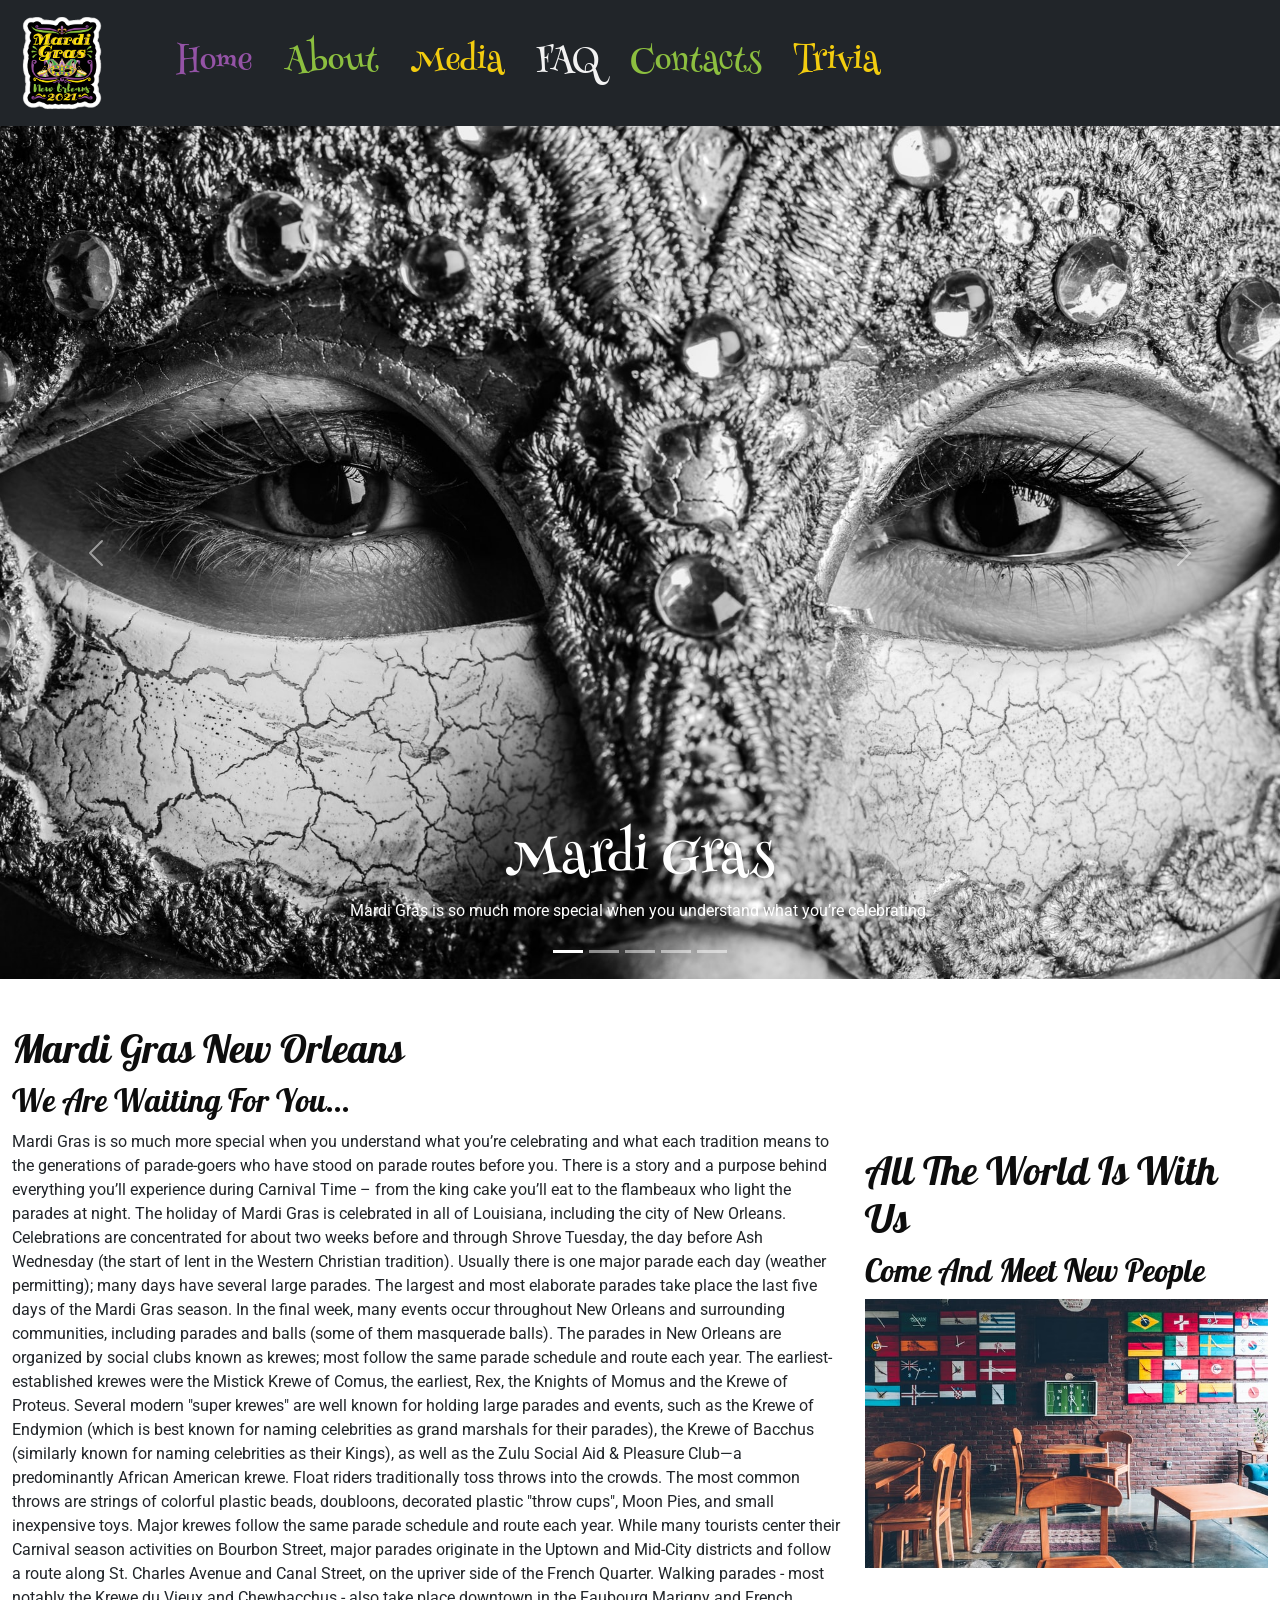
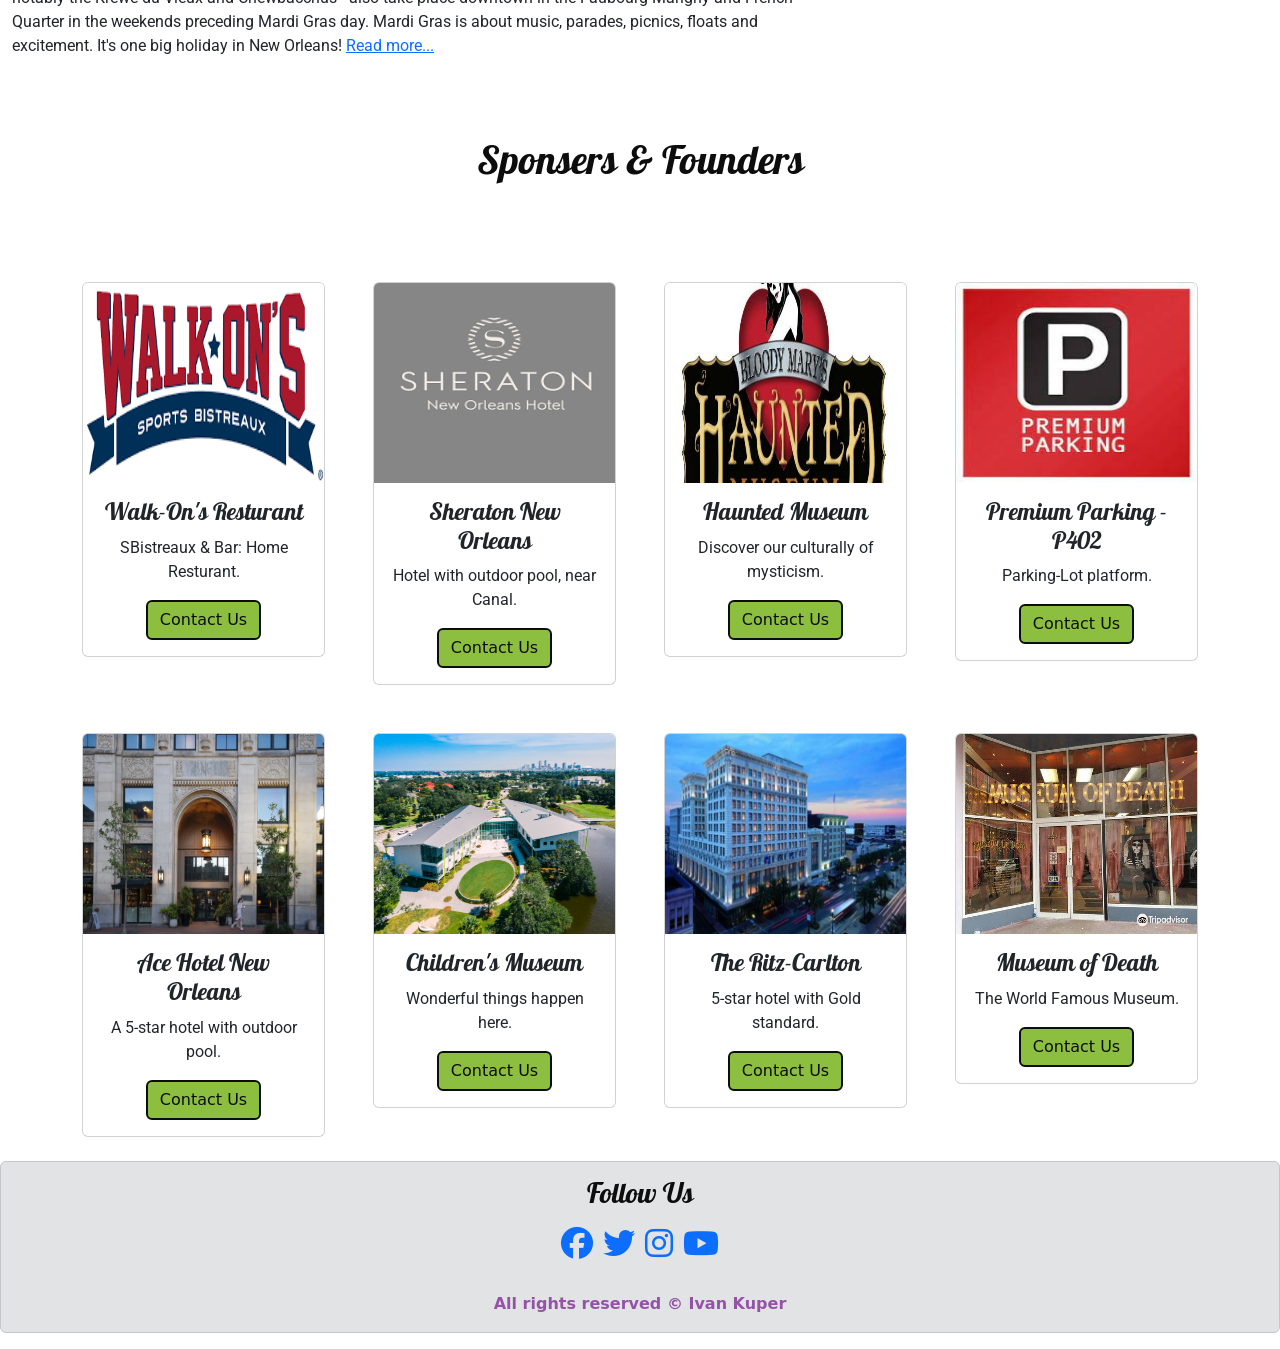
==== Mardi Grass Ivan Kupershtein/home.html @ b8375d21 "Add files via upload" ====
<!DOCTYPE html>
<html lang="en">

<head>
    <meta charset="UTF-8">
    <meta http-equiv="X-UA-Compatible" content="IE=edge">
    <meta name="viewport" content="width=device-width, initial-scale=1.0">
    <link rel="stylesheet" href="https://cdnjs.cloudflare.com/ajax/libs/font-awesome/6.1.1/css/all.min.css"
        integrity="sha512-KfkfwYDsLkIlwQp6LFnl8zNdLGxu9YAA1QvwINks4PhcElQSvqcyVLLD9aMhXd13uQjoXtEKNosOWaZqXgel0g=="
        crossorigin="anonymous" referrerpolicy="no-referrer" />

    <link rel="preconnect" href="https://fonts.googleapis.com">
    <link rel="preconnect" href="https://fonts.gstatic.com" crossorigin>
    <link href="https://fonts.googleapis.com/css2?family=Henny+Penny&display=swap" rel="stylesheet">
    <title>Home</title>
    <link rel="preconnect" href="https://fonts.googleapis.com">
    <link rel="preconnect" href="https://fonts.gstatic.com" crossorigin>
    <link href="https://fonts.googleapis.com/css2?family=Roboto:wght@100&display=swap" rel="stylesheet">
    <link href="https://cdn.jsdelivr.net/npm/bootstrap@5.1.3/dist/css/bootstrap.min.css" rel="stylesheet"
        integrity="sha384-1BmE4kWBq78iYhFldvKuhfTAU6auU8tT94WrHftjDbrCEXSU1oBoqyl2QvZ6jIW3" crossorigin="anonymous">
    <script src="https://cdn.jsdelivr.net/npm/bootstrap@5.1.3/dist/js/bootstrap.bundle.min.js"
        integrity="sha384-ka7Sk0Gln4gmtz2MlQnikT1wXgYsOg+OMhuP+IlRH9sENBO0LRn5q+8nbTov4+1p" crossorigin="anonymous">
    </script>
    <link rel="stylesheet" href="style.css">
</head>

<body>
    <!-- nav bar -->
    <nav id="navcolor" class="navbar navbar-expand-lg navbar-dark bg-dark sticky-top">
        <div class="container-fluid title-1">
            <a class="navbar-brand myLogo" href="home.html">
                <img src="./img/general-cjQAi-2021.02.08.08.09.59-logo2021.png" alt="" width="100" height="100"
                    class="d-inline-block align-text-top"> </a>
            <button class="navbar-toggler" type="button" data-bs-toggle="collapse" data-bs-target="#navbarNav"
                aria-controls="navbarNav" aria-expanded="false" aria-label="Toggle navigation">
                <span class="navbar-toggler-icon"></span>
            </button>
            <div class="collapse navbar-collapse" id="navbarNav">
                <ul class="navbar-nav ms-4">
                    <li class="nav-item  ms-3 ">
                        <a class="nav-link purple fs-2" aria-current="page" href="home.html">Home</a>
                    </li>
                    <li class="nav-item  ms-3 ">
                        <a class="nav-link green fs-2" href="./about.html">About</a>
                    </li>
                    <li class="nav-item  ms-3 ">
                        <a class="nav-link yellow fs-2" href="./media.html">Media</a>
                    </li>
                    <li class="nav-item  ms-3 ">
                        <a class="nav-link white fs-2" href="./faq.html">FAQ</a>
                    </li>
                    <li class="nav-item ms-3">
                        <a class="nav-link green  fs-2" href="./contact.html">Contacts</a>
                    </li>
                    <li class="nav-item ms-3">
                        <a class="nav-link yellow  fs-2" href="./mardiTrivia.html">Trivia</a>
                    </li>
                </ul>
            </div>
        </div>
    </nav>
    <!-- end nav bar -->


    <!-- carousel -->

    <div id="carouselExampleCaptions" class="carousel slide d-none d-sm-block" data-bs-ride="carousel">
        <div class="carousel-indicators ">
            <button type="button" data-bs-target="#carouselExampleCaptions" data-bs-slide-to="0" class="active"
                aria-current="true" aria-label="Slide 1"></button>
            <button type="button" data-bs-target="#carouselExampleCaptions" data-bs-slide-to="1"
                aria-label="Slide 2"></button>
            <button type="button" data-bs-target="#carouselExampleCaptions" data-bs-slide-to="2"
                aria-label="Slide 3"></button>
            <button type="button" data-bs-target="#carouselExampleCaptions" data-bs-slide-to="3"
                aria-label="Slide 4"></button>
            <button type="button" data-bs-target="#carouselExampleCaptions" data-bs-slide-to="4"
                aria-label="Slide 5"></button>
        </div>

        <div class="carousel-inner d-none d-sm-block">
            <div class="carousel-item active">
                <img src="./img/11.jpg" class="d-block w-100" alt="...">
                <div class="carousel-caption d-none d-md-block">
                    <h5>Mardi Gras</h5>
                    <p>Mardi Gras is so much more special when you understand what you’re celebrating.</p>
                </div>
            </div>
            <div class="carousel-item">
                <img src="./img/14.jpg" class="d-block w-100" alt="...">
                <div class="carousel-caption d-none d-md-block">
                    <h5>Covid-19 Is Over</h5>
                    <p>Which means, this is the only masks you'll ever need!</p>
                </div>
            </div>
            <div class="carousel-item">
                <img src="./img/10.jpg" class="d-block w-100" alt="...">
                <div class="carousel-caption d-none d-md-block">
                    <h5>Join Us And..</h5>
                    <p>Celebrate with us your pride!</p>
                </div>
            </div>
            <div class="carousel-item">
                <img src="./img/16.jpg" class="d-block w-100" alt="...">
                <div class="carousel-caption d-none d-md-block">
                    <h5>Like To Party?</h5>
                    <p>But please, be safe and enjoy our Party.</p>
                </div>
            </div>
            <div class="carousel-item">
                <img src="./img/17.jpg" class="d-block w-100" alt="...">
                <div class="carousel-caption d-none d-md-block">
                    <h5>We Have All Answers You Need!</h5>
                    <p>Take a look our site to find-out more about this amazing celebrate.</p>
                </div>
            </div>
        </div>
        <button class="carousel-control-prev" type="button" data-bs-target="#carouselExampleCaptions"
            data-bs-slide="prev">
            <span class="carousel-control-prev-icon" aria-hidden="true"></span>
            <span class="visually-hidden">Previous</span>
        </button>
        <button class="carousel-control-next" type="button" data-bs-target="#carouselExampleCaptions"
            data-bs-slide="next">
            <span class="carousel-control-next-icon" aria-hidden="true"></span>
            <span class="visually-hidden">Next</span>
        </button>
    </div>
    <div class="row"><img src="./img/11.jpg" id="homeimg" alt="Home Img"></div>


    <!-- end carousel -->

    <div class="row py-5 m-auto">
        <div class="col-md-8 mb-3">
            <h1>Mardi Gras New Orleans</h1>
            <h2>We Are Waiting For You...</h2>
            <p>
                Mardi Gras is so much more special when you understand what you’re celebrating and what each
                tradition
                means to the generations of parade-goers who have stood on parade routes before you. There is a
                story
                and a purpose behind everything you’ll experience during Carnival Time – from the king cake you’ll
                eat
                to the flambeaux who light the parades at night.
                The holiday of Mardi Gras is celebrated in all of Louisiana, including the city of New Orleans.
                Celebrations are concentrated for about two weeks before and through Shrove Tuesday, the day before
                Ash
                Wednesday (the start of lent in the Western Christian tradition). Usually there is one major parade
                each
                day (weather permitting); many days have several large parades. The largest and most elaborate
                parades
                take place the last five days of the Mardi Gras season. In the final week, many events occur
                throughout
                New Orleans and surrounding communities, including parades and balls (some of them masquerade
                balls).
                The parades in New Orleans are organized by social clubs known as krewes; most follow the same
                parade
                schedule and route each year. The earliest-established krewes were the Mistick Krewe of Comus, the
                earliest, Rex, the Knights of Momus and the Krewe of Proteus. Several modern "super krewes" are well
                known for holding large parades and events, such as the Krewe of Endymion (which is best known for
                naming celebrities as grand marshals for their parades), the Krewe of Bacchus (similarly known for
                naming celebrities as their Kings), as well as the Zulu Social Aid & Pleasure Club—a predominantly
                African American krewe. Float riders traditionally toss throws into the crowds. The most common
                throws
                are strings of colorful plastic beads, doubloons, decorated plastic "throw cups", Moon Pies, and
                small
                inexpensive toys. Major krewes follow the same parade schedule and route each year. While many
                tourists
                center their Carnival season activities on Bourbon Street, major parades originate in the Uptown and
                Mid-City districts and follow a route along St. Charles Avenue and Canal Street, on the upriver side
                of
                the French Quarter. Walking parades - most notably the Krewe du Vieux and Chewbacchus - also take
                place
                downtown in the Faubourg Marigny and French Quarter in the weekends preceding Mardi Gras day.
                Mardi Gras is about music, parades, picnics, floats and excitement. It's one big holiday in New
                Orleans!





                <a href="about.html" class="link">Read more...</a>
            </p>
        </div>

        <div class="col-md-4 m-auto">
            <h1 class="col-p ">All The World Is With Us</h1>
            <h2>Come And Meet New People</h2>
            <img src="./img/flags.jpg" alt="Flags" width="100%">
        </div>
    </div>

    <!-- sponsers -->


    <div class="sponsers text-center">
        <h1>Sponsers &amp; Founders</h1>
    </div>
    <div class="container">
        <div class="row mt-5 g-5 text-center justify-content-center">
            <div class="col-lg-3 col-md-6 col-sm-10">
                <div class="card">
                    <img src=" ./sponsors/1.png" height="200px" class="card-img-top" alt="Sponser Image">
                    <div class="card-body">
                        <h4 class="card-title">Walk-On's Resturant</h4>
                        <p class="card-text">SBistreaux & Bar: Home Resturant.</p>
                        <a href="https://walk-ons.com/" target="_blank" class="btn btn-primary black">Contact Us</a>
                    </div>
                </div>
            </div>
            <div class="col-lg-3 col-md-6 col-sm-10">
                <div class="card">
                    <img src="./sponsors/2.png" height="200px" class="card-img-top" alt="Sponser Image">
                    <div class="card-body">
                        <h4 class="card-title">Sheraton New Orleans</h4>
                        <p class="card-text">Hotel with outdoor pool, near Canal.</p>
                        <a href="https://www.marriott.com/en-us/hotels/msyis-sheraton-new-orleans-hotel/overview/"
                            target="_blank" class="btn btn-primary black">Contact Us</a>
                    </div>
                </div>
            </div>
            <div class="col-lg-3 col-md-6 col-sm-10">
                <div class="card">
                    <img src="./sponsors/3.jpg" height="200px" class="card-img-top" alt="Sponser Image">
                    <div class="card-body">
                        <h4 class="card-title">Haunted Museum</h4>
                        <p class="card-text">Discover our culturally of mysticism.</p>
                        <a href="https://www.neworleans.com/weddings/listing/bloody-mary-new-orleans-haunted-museum-%26-voodoo-shop/11608/"
                            target="_blank" class="btn btn-primary black">Contact Us</a>
                    </div>
                </div>
            </div>
            <div class="col-lg-3 col-md-6 col-sm-10">
                <div class="card">
                    <img src="./sponsors/6.jpg" height="200px" class="card-img-top" alt="Sponser Image">
                    <div class="card-body">
                        <h4 class="card-title">Premium Parking - P402</h4>
                        <p class="card-text">Parking-Lot platform.</p>
                        <a href="https://www.premiumparking.com/P402" target="_blank"
                            class="btn btn-primary black">Contact Us</a>
                    </div>
                </div>
            </div>
            <div class="col-lg-3 col-md-6 col-sm-10">
                <div class="card">
                    <img src="./sponsors/ace.jpg" height="200px" class="card-img-top" alt="Sponser Image">
                    <div class="card-body">
                        <h4 class="card-title">Ace Hotel New Orleans</h4>
                        <p class="card-text">A 5-star hotel with outdoor pool.</p>
                        <a href="https://acehotel.com/new-orleans/" target="_blank"
                            class="btn btn-primary black">Contact Us</a>
                    </div>
                </div>
            </div>
            <div class="col-lg-3 col-md-6 col-sm-10">
                <div class="card">
                    <img src="./sponsors/7.jpg" height="200px" class="card-img-top" alt="Sponser Image">
                    <div class="card-body">
                        <h4 class="card-title">Children's Museum</h4>
                        <p class="card-text">Wonderful things happen here.</p>
                        <a href="http://www.lcm.org/" target="_blank" class="btn btn-primary black">Contact Us</a>
                    </div>
                </div>
            </div>
            <div class="col-lg-3 col-md-6 col-sm-10">
                <div class="card">
                    <img src="./sponsors/5.jpg" height="200px" class="card-img-top" alt="Sponser Image">
                    <div class="card-body">
                        <h4 class="card-title">The Ritz-Carlton</h4>
                        <p class="card-text">5-star hotel with Gold standard.</p>
                        <a href="https://www.ritzcarlton.com/en/hotels/new-orleans/?scid=bb1a189a-fec3-4d19-a255-54ba596febe2&y_source=1_NTc3MjYwLTcxNS1sb2NhdGlvbi53ZWJzaXRl"
                            target="_blank" class="btn btn-primary black">Contact Us</a>
                    </div>
                </div>
            </div>
            <div class="col-lg-3 col-md-6 col-sm-10">
                <div class="card">
                    <img src="./sponsors/8.png" height="200px" class="card-img-top" alt="Sponser Image">
                    <div class="card-body">
                        <h4 class="card-title">Museum of Death</h4>
                        <p class="card-text">The World Famous Museum.</p>
                        <a href="http://www.museumofdeath.net/" target="_blank" class="btn btn-primary black">Contact
                            Us</a>
                    </div>
                </div>
            </div>
        </div>
    </div>
    <!-- end sponsers -->
    <!-- footer -->
    <footer id="footer" class="text text-center">
        <div class="alert alert-secondary mt-4 purple" role="alert">
            <div class="col">
                <h3>Follow Us</h3>
                <span class="social fs-2">
                    <a href="https://www.facebook.com/MardiGrasNewOrleans" target="_blank"><i
                            class="fa-brands fa-facebook"></i></a>
                    <a href="https://twitter.com/MardiGrasNOLA" target="_blank"><i class="fa-brands fa-twitter"></i></a>
                    <a href="https://www.instagram.com/mardigrasneworleans/" target="_blank"><i
                            class="fa-brands fa-instagram"></i></a>
                    <a href="https://www.youtube.com/channel/UCOrq1qF6dVDn9Do-wvbKh0Q" target="_blank"><i
                            class="fa-brands fa-youtube"></i></a>
                </span>
            </div>
            <b>
                <br>
                All rights reserved © Ivan Kuper</b>
    </footer>
    <!-- end footer -->
</body>

</html>
---- Mardi Grass Ivan Kupershtein/style.css ----
/* Colors :
Purple - #9453A6
Green - #8CBF3F
Yellow - #F2CC0F
White - #F2F2F2
Black - #0D0D0D 
*/


@import url('https://fonts.googleapis.com/css2?family=Henny+Penny&family=Pattaya&family=Roboto:wght@300&display=swap');


p {
    font-family: 'Roboto', sans-serif;

}

h1,
h2,
h3,
h4,
h6 {
    font-family: 'Pattaya', sans-serif;
    /* font-family: 'Henny Penny', cursive; */
    color: #0D0D0D;

}

h5 {
    font-family: 'Henny Penny', cursive;
    font-size: 50px;
}


#mediagallery img {
    height: 300px;
    width: 300px;
    margin: 10px;
}


.navbar {
    font-family: 'Henny Penny';
}

.purple {
    color: #9453A6 !important;
}

.green {
    color: #8CBF3F !important;
}

.yellow {
    color: #F2CC0F !important;
}

.white {
    color: #F2F2F2 !important;
}

.black {
    color: #0D0D0D !important;
}

.btn {
    border: 2px solid #0D0D0D;
    background-color: #8CBF3F;
}

.myLogo:hover {
    animation: logo 2s ease-out;
}

@keyframes logo {

    0% {
        transform: scale(1);
    }

    100% {
        transform: scale(1.4);

    }
}

@media (min-width: 576px) {
    img#homeimg {
        display: none;
    }
}

.card:hover {
    animation: card 2s ease-out;
}

@keyframes card {

    0% {
        transform: scale(1);
    }

    100% {
        transform: scale(1.1);

    }
}
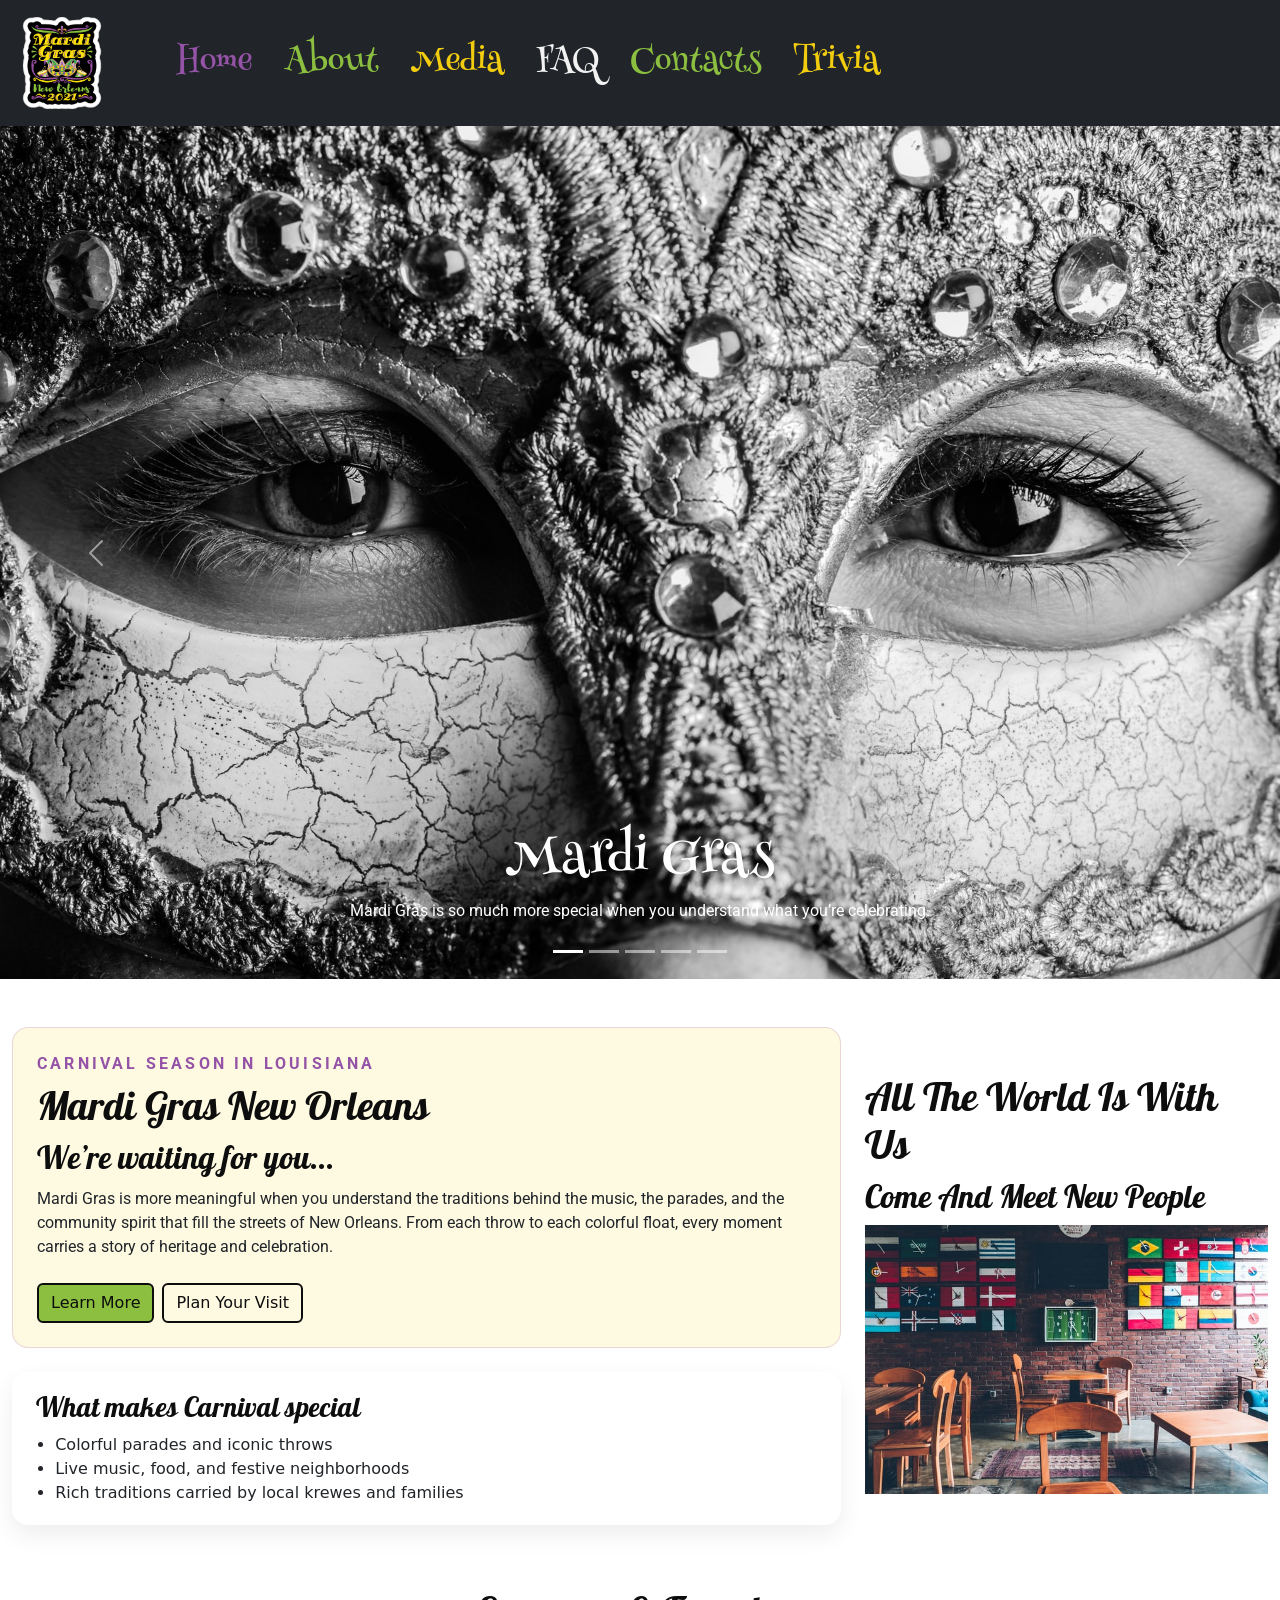
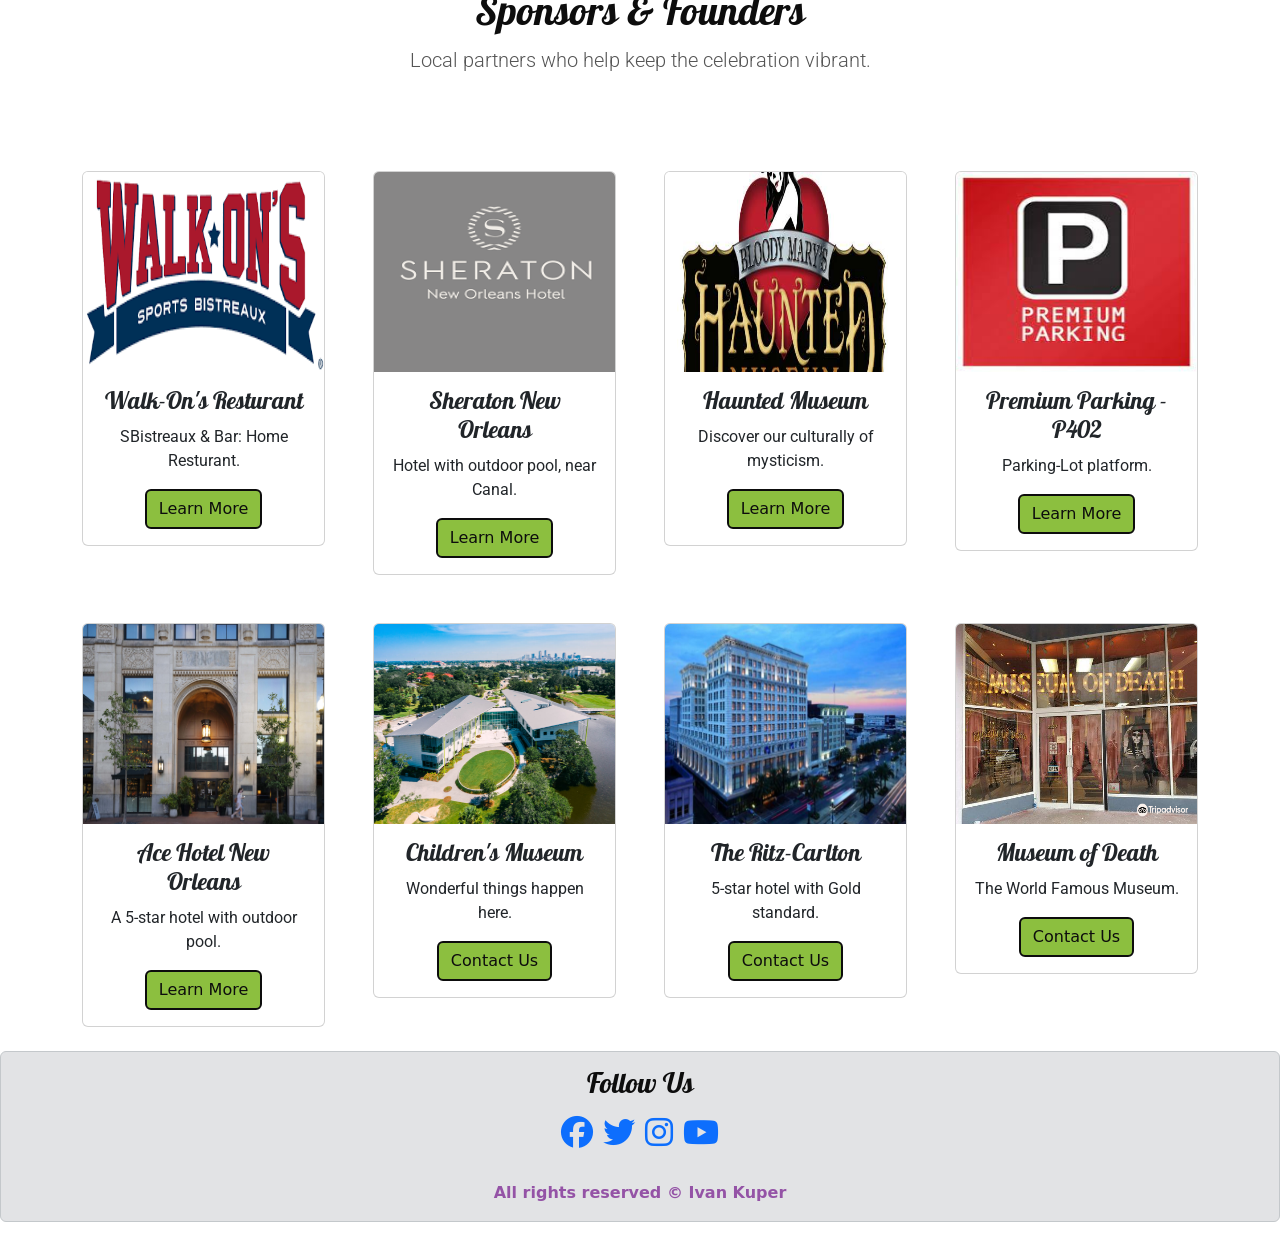
==== commit 7b545bec: "Refresh homepage content and add root redirect" ====
--- a/Mardi Grass Ivan Kupershtein/home.html
+++ b/Mardi Grass Ivan Kupershtein/home.html
@@ -5,6 +5,7 @@
     <meta charset="UTF-8">
     <meta http-equiv="X-UA-Compatible" content="IE=edge">
     <meta name="viewport" content="width=device-width, initial-scale=1.0">
+    <meta name="description" content="Celebrate Mardi Gras in New Orleans with parades, traditions, music, and local culture.">
     <link rel="stylesheet" href="https://cdnjs.cloudflare.com/ajax/libs/font-awesome/6.1.1/css/all.min.css"
         integrity="sha512-KfkfwYDsLkIlwQp6LFnl8zNdLGxu9YAA1QvwINks4PhcElQSvqcyVLLD9aMhXd13uQjoXtEKNosOWaZqXgel0g=="
         crossorigin="anonymous" referrerpolicy="no-referrer" />
@@ -133,55 +134,28 @@
 
     <div class="row py-5 m-auto">
         <div class="col-md-8 mb-3">
-            <h1>Mardi Gras New Orleans</h1>
-            <h2>We Are Waiting For You...</h2>
-            <p>
-                Mardi Gras is so much more special when you understand what you’re celebrating and what each
-                tradition
-                means to the generations of parade-goers who have stood on parade routes before you. There is a
-                story
-                and a purpose behind everything you’ll experience during Carnival Time – from the king cake you’ll
-                eat
-                to the flambeaux who light the parades at night.
-                The holiday of Mardi Gras is celebrated in all of Louisiana, including the city of New Orleans.
-                Celebrations are concentrated for about two weeks before and through Shrove Tuesday, the day before
-                Ash
-                Wednesday (the start of lent in the Western Christian tradition). Usually there is one major parade
-                each
-                day (weather permitting); many days have several large parades. The largest and most elaborate
-                parades
-                take place the last five days of the Mardi Gras season. In the final week, many events occur
-                throughout
-                New Orleans and surrounding communities, including parades and balls (some of them masquerade
-                balls).
-                The parades in New Orleans are organized by social clubs known as krewes; most follow the same
-                parade
-                schedule and route each year. The earliest-established krewes were the Mistick Krewe of Comus, the
-                earliest, Rex, the Knights of Momus and the Krewe of Proteus. Several modern "super krewes" are well
-                known for holding large parades and events, such as the Krewe of Endymion (which is best known for
-                naming celebrities as grand marshals for their parades), the Krewe of Bacchus (similarly known for
-                naming celebrities as their Kings), as well as the Zulu Social Aid & Pleasure Club—a predominantly
-                African American krewe. Float riders traditionally toss throws into the crowds. The most common
-                throws
-                are strings of colorful plastic beads, doubloons, decorated plastic "throw cups", Moon Pies, and
-                small
-                inexpensive toys. Major krewes follow the same parade schedule and route each year. While many
-                tourists
-                center their Carnival season activities on Bourbon Street, major parades originate in the Uptown and
-                Mid-City districts and follow a route along St. Charles Avenue and Canal Street, on the upriver side
-                of
-                the French Quarter. Walking parades - most notably the Krewe du Vieux and Chewbacchus - also take
-                place
-                downtown in the Faubourg Marigny and French Quarter in the weekends preceding Mardi Gras day.
-                Mardi Gras is about music, parades, picnics, floats and excitement. It's one big holiday in New
-                Orleans!
-
-
-
-
-
-                <a href="about.html" class="link">Read more...</a>
-            </p>
+            <div class="section-intro">
+                <p class="eyebrow">Carnival season in Louisiana</p>
+                <h1>Mardi Gras New Orleans</h1>
+                <h2>We’re waiting for you...</h2>
+                <p>
+                    Mardi Gras is more meaningful when you understand the traditions behind the music, the parades,
+                    and the community spirit that fill the streets of New Orleans. From each throw to each colorful
+                    float, every moment carries a story of heritage and celebration.
+                </p>
+                <div class="d-flex flex-wrap gap-2 mt-4">
+                    <a href="about.html" class="btn btn-primary black">Learn More</a>
+                    <a href="contact.html" class="btn btn-outline-dark">Plan Your Visit</a>
+                </div>
+            </div>
+            <div class="highlights mt-4">
+                <h3>What makes Carnival special</h3>
+                <ul>
+                    <li>Colorful parades and iconic throws</li>
+                    <li>Live music, food, and festive neighborhoods</li>
+                    <li>Rich traditions carried by local krewes and families</li>
+                </ul>
+            </div>
         </div>
 
         <div class="col-md-4 m-auto">
@@ -195,7 +169,8 @@
 
 
     <div class="sponsers text-center">
-        <h1>Sponsers &amp; Founders</h1>
+        <h1>Sponsors &amp; Founders</h1>
+        <p class="lead">Local partners who help keep the celebration vibrant.</p>
     </div>
     <div class="container">
         <div class="row mt-5 g-5 text-center justify-content-center">
@@ -205,7 +180,7 @@
                     <div class="card-body">
                         <h4 class="card-title">Walk-On's Resturant</h4>
                         <p class="card-text">SBistreaux & Bar: Home Resturant.</p>
-                        <a href="https://walk-ons.com/" target="_blank" class="btn btn-primary black">Contact Us</a>
+                        <a href="https://walk-ons.com/" target="_blank" class="btn btn-primary black">Learn More</a>
                     </div>
                 </div>
             </div>
@@ -216,7 +191,7 @@
                         <h4 class="card-title">Sheraton New Orleans</h4>
                         <p class="card-text">Hotel with outdoor pool, near Canal.</p>
                         <a href="https://www.marriott.com/en-us/hotels/msyis-sheraton-new-orleans-hotel/overview/"
-                            target="_blank" class="btn btn-primary black">Contact Us</a>
+                            target="_blank" class="btn btn-primary black">Learn More</a>
                     </div>
                 </div>
             </div>
@@ -227,7 +202,7 @@
                         <h4 class="card-title">Haunted Museum</h4>
                         <p class="card-text">Discover our culturally of mysticism.</p>
                         <a href="https://www.neworleans.com/weddings/listing/bloody-mary-new-orleans-haunted-museum-%26-voodoo-shop/11608/"
-                            target="_blank" class="btn btn-primary black">Contact Us</a>
+                            target="_blank" class="btn btn-primary black">Learn More</a>
                     </div>
                 </div>
             </div>
@@ -238,7 +213,7 @@
                         <h4 class="card-title">Premium Parking - P402</h4>
                         <p class="card-text">Parking-Lot platform.</p>
                         <a href="https://www.premiumparking.com/P402" target="_blank"
-                            class="btn btn-primary black">Contact Us</a>
+                            class="btn btn-primary black">Learn More</a>
                     </div>
                 </div>
             </div>
@@ -249,7 +224,7 @@
                         <h4 class="card-title">Ace Hotel New Orleans</h4>
                         <p class="card-text">A 5-star hotel with outdoor pool.</p>
                         <a href="https://acehotel.com/new-orleans/" target="_blank"
-                            class="btn btn-primary black">Contact Us</a>
+                            class="btn btn-primary black">Learn More</a>
                     </div>
                 </div>
             </div>
--- a/Mardi Grass Ivan Kupershtein/style.css
+++ b/Mardi Grass Ivan Kupershtein/style.css
@@ -6,13 +6,10 @@
 Black - #0D0D0D 
 */
 
-
-@import url('https://fonts.googleapis.com/css2?family=Henny+Penny&family=Pattaya&family=Roboto:wght@300&display=swap');
-
+@import url("https://fonts.googleapis.com/css2?family=Henny+Penny&family=Pattaya&family=Roboto:wght@300&display=swap");
 
 p {
-    font-family: 'Roboto', sans-serif;
-
+  font-family: "Roboto", sans-serif;
 }
 
 h1,
@@ -20,88 +17,124 @@
 h3,
 h4,
 h6 {
-    font-family: 'Pattaya', sans-serif;
-    /* font-family: 'Henny Penny', cursive; */
-    color: #0D0D0D;
-
+  font-family: "Pattaya", sans-serif;
+  /* font-family: 'Henny Penny', cursive; */
+  color: #0d0d0d;
 }
 
 h5 {
-    font-family: 'Henny Penny', cursive;
-    font-size: 50px;
+  font-family: "Henny Penny", cursive;
+  font-size: 50px;
 }
 
-
 #mediagallery img {
-    height: 300px;
-    width: 300px;
-    margin: 10px;
+  height: 300px;
+  width: 300px;
+  margin: 10px;
 }
 
-
 .navbar {
-    font-family: 'Henny Penny';
+  font-family: "Henny Penny";
 }
 
 .purple {
-    color: #9453A6 !important;
+  color: #9453a6 !important;
 }
 
 .green {
-    color: #8CBF3F !important;
+  color: #8cbf3f !important;
 }
 
 .yellow {
-    color: #F2CC0F !important;
+  color: #f2cc0f !important;
 }
 
 .white {
-    color: #F2F2F2 !important;
+  color: #f2f2f2 !important;
 }
 
 .black {
-    color: #0D0D0D !important;
+  color: #0d0d0d !important;
 }
 
 .btn {
-    border: 2px solid #0D0D0D;
-    background-color: #8CBF3F;
+  border: 2px solid #0d0d0d;
+  background-color: #8cbf3f;
 }
 
 .myLogo:hover {
-    animation: logo 2s ease-out;
+  animation: logo 2s ease-out;
 }
 
 @keyframes logo {
+  0% {
+    transform: scale(1);
+  }
 
-    0% {
-        transform: scale(1);
-    }
-
-    100% {
-        transform: scale(1.4);
-
-    }
+  100% {
+    transform: scale(1.4);
+  }
 }
 
 @media (min-width: 576px) {
-    img#homeimg {
-        display: none;
-    }
+  img#homeimg {
+    display: none;
+  }
 }
 
 .card:hover {
-    animation: card 2s ease-out;
+  animation: card 2s ease-out;
 }
 
 @keyframes card {
+  0% {
+    transform: scale(1);
+  }
 
-    0% {
-        transform: scale(1);
-    }
+  100% {
+    transform: scale(1.1);
+  }
+}
 
-    100% {
-        transform: scale(1.1);
+.eyebrow {
+  letter-spacing: 0.2em;
+  text-transform: uppercase;
+  font-weight: 700;
+  color: #9453a6;
+  margin-bottom: 0.5rem;
+}
 
-    }
-}+.section-intro {
+  background: rgba(242, 204, 15, 0.12);
+  border: 1px solid rgba(148, 83, 166, 0.2);
+  border-radius: 1rem;
+  padding: 1.5rem;
+}
+
+.highlights {
+  background: #fff;
+  border-radius: 1rem;
+  padding: 1.25rem 1.5rem;
+  box-shadow: 0 10px 25px rgba(13, 13, 13, 0.07);
+}
+
+.highlights ul {
+  padding-left: 1.2rem;
+  margin-bottom: 0;
+}
+
+.btn-outline-dark {
+  border-color: #0d0d0d;
+  color: #0d0d0d;
+  background-color: transparent;
+}
+
+.btn-outline-dark:hover {
+  background-color: #0d0d0d;
+  color: #f2f2f2;
+}
+
+.sponsers .lead {
+  color: #555;
+  margin-top: 0.5rem;
+}
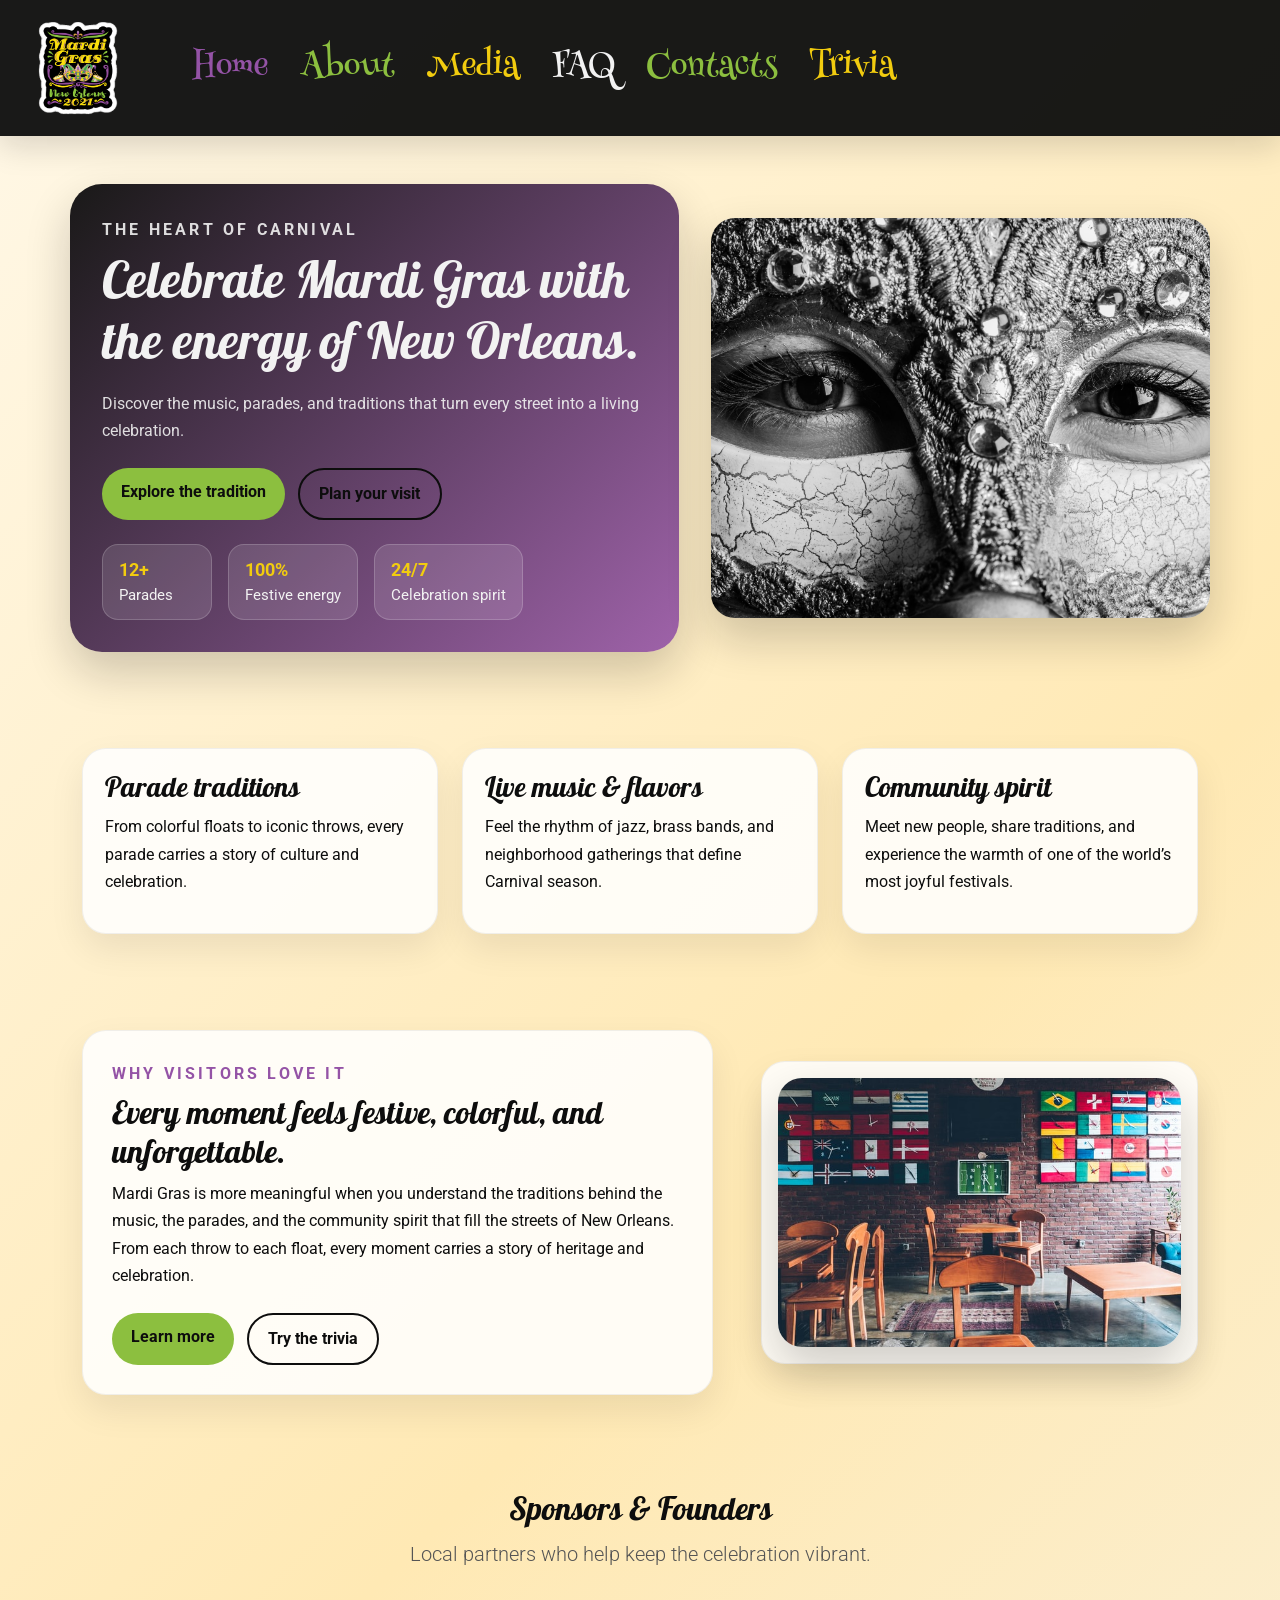
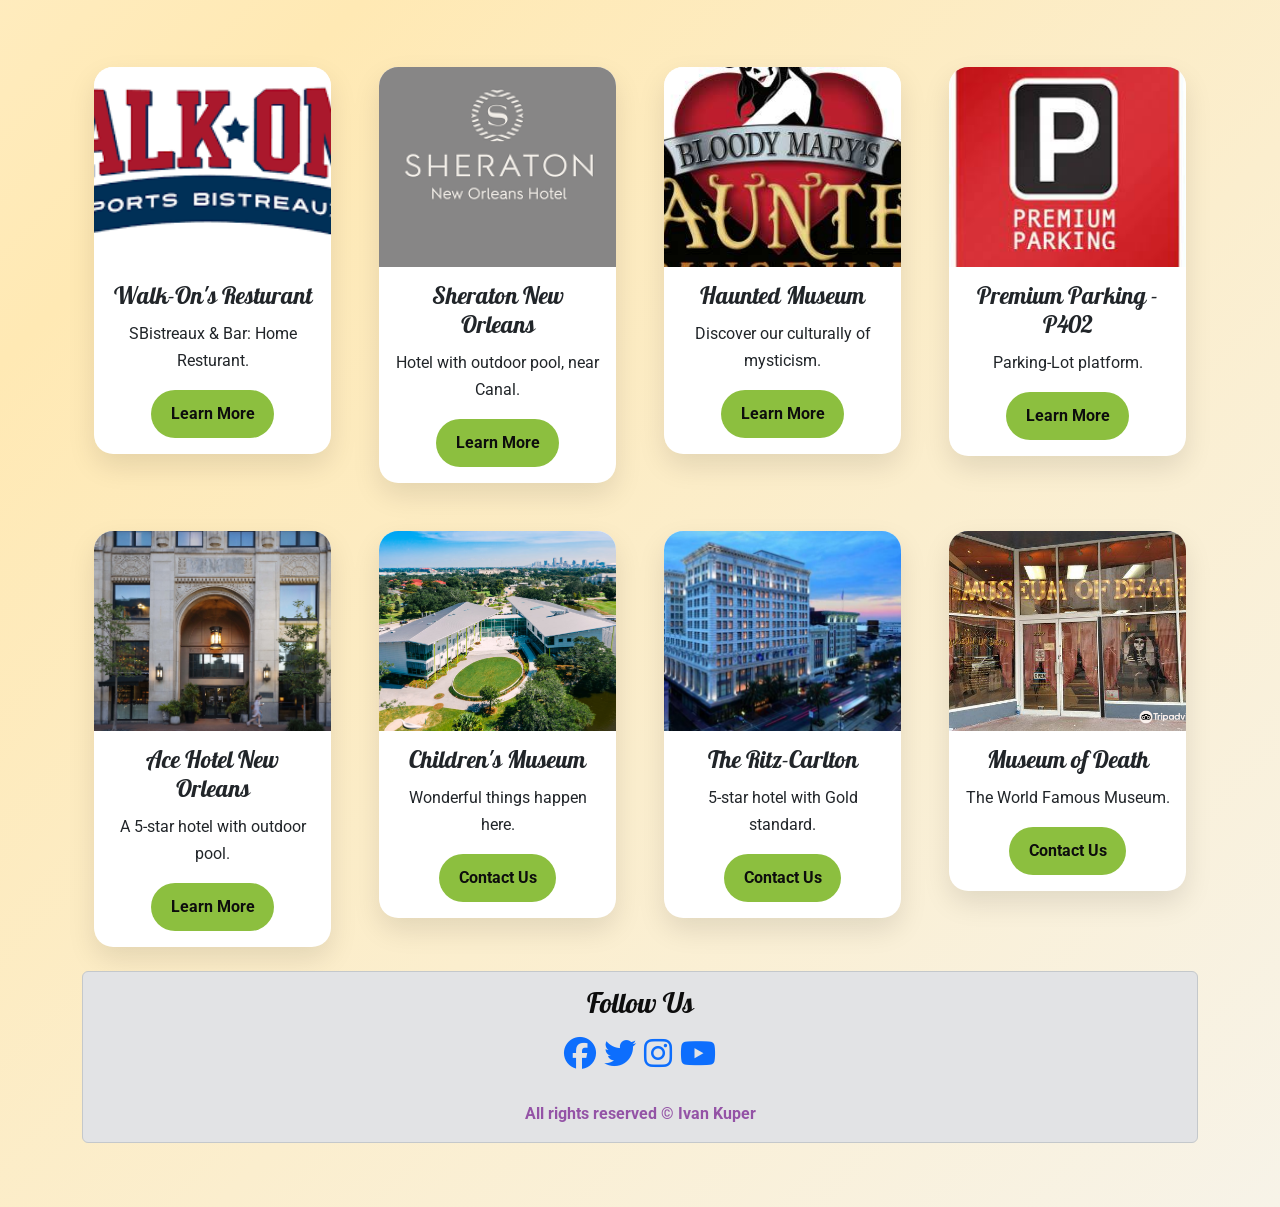
==== commit 2402bde0: "Modern redesign of the Mardi Gras site" ====
--- a/Mardi Grass Ivan Kupershtein/home.html
+++ b/Mardi Grass Ivan Kupershtein/home.html
@@ -63,115 +63,88 @@
     <!-- end nav bar -->
 
 
-    <!-- carousel -->
-
-    <div id="carouselExampleCaptions" class="carousel slide d-none d-sm-block" data-bs-ride="carousel">
-        <div class="carousel-indicators ">
-            <button type="button" data-bs-target="#carouselExampleCaptions" data-bs-slide-to="0" class="active"
-                aria-current="true" aria-label="Slide 1"></button>
-            <button type="button" data-bs-target="#carouselExampleCaptions" data-bs-slide-to="1"
-                aria-label="Slide 2"></button>
-            <button type="button" data-bs-target="#carouselExampleCaptions" data-bs-slide-to="2"
-                aria-label="Slide 3"></button>
-            <button type="button" data-bs-target="#carouselExampleCaptions" data-bs-slide-to="3"
-                aria-label="Slide 4"></button>
-            <button type="button" data-bs-target="#carouselExampleCaptions" data-bs-slide-to="4"
-                aria-label="Slide 5"></button>
-        </div>
-
-        <div class="carousel-inner d-none d-sm-block">
-            <div class="carousel-item active">
-                <img src="./img/11.jpg" class="d-block w-100" alt="...">
-                <div class="carousel-caption d-none d-md-block">
-                    <h5>Mardi Gras</h5>
-                    <p>Mardi Gras is so much more special when you understand what you’re celebrating.</p>
-                </div>
-            </div>
-            <div class="carousel-item">
-                <img src="./img/14.jpg" class="d-block w-100" alt="...">
-                <div class="carousel-caption d-none d-md-block">
-                    <h5>Covid-19 Is Over</h5>
-                    <p>Which means, this is the only masks you'll ever need!</p>
-                </div>
-            </div>
-            <div class="carousel-item">
-                <img src="./img/10.jpg" class="d-block w-100" alt="...">
-                <div class="carousel-caption d-none d-md-block">
-                    <h5>Join Us And..</h5>
-                    <p>Celebrate with us your pride!</p>
-                </div>
-            </div>
-            <div class="carousel-item">
-                <img src="./img/16.jpg" class="d-block w-100" alt="...">
-                <div class="carousel-caption d-none d-md-block">
-                    <h5>Like To Party?</h5>
-                    <p>But please, be safe and enjoy our Party.</p>
-                </div>
-            </div>
-            <div class="carousel-item">
-                <img src="./img/17.jpg" class="d-block w-100" alt="...">
-                <div class="carousel-caption d-none d-md-block">
-                    <h5>We Have All Answers You Need!</h5>
-                    <p>Take a look our site to find-out more about this amazing celebrate.</p>
-                </div>
-            </div>
-        </div>
-        <button class="carousel-control-prev" type="button" data-bs-target="#carouselExampleCaptions"
-            data-bs-slide="prev">
-            <span class="carousel-control-prev-icon" aria-hidden="true"></span>
-            <span class="visually-hidden">Previous</span>
-        </button>
-        <button class="carousel-control-next" type="button" data-bs-target="#carouselExampleCaptions"
-            data-bs-slide="next">
-            <span class="carousel-control-next-icon" aria-hidden="true"></span>
-            <span class="visually-hidden">Next</span>
-        </button>
-    </div>
-    <div class="row"><img src="./img/11.jpg" id="homeimg" alt="Home Img"></div>
-
-
-    <!-- end carousel -->
-
-    <div class="row py-5 m-auto">
-        <div class="col-md-8 mb-3">
-            <div class="section-intro">
-                <p class="eyebrow">Carnival season in Louisiana</p>
-                <h1>Mardi Gras New Orleans</h1>
-                <h2>We’re waiting for you...</h2>
-                <p>
-                    Mardi Gras is more meaningful when you understand the traditions behind the music, the parades,
-                    and the community spirit that fill the streets of New Orleans. From each throw to each colorful
-                    float, every moment carries a story of heritage and celebration.
-                </p>
-                <div class="d-flex flex-wrap gap-2 mt-4">
-                    <a href="about.html" class="btn btn-primary black">Learn More</a>
-                    <a href="contact.html" class="btn btn-outline-dark">Plan Your Visit</a>
-                </div>
-            </div>
-            <div class="highlights mt-4">
-                <h3>What makes Carnival special</h3>
-                <ul>
-                    <li>Colorful parades and iconic throws</li>
-                    <li>Live music, food, and festive neighborhoods</li>
-                    <li>Rich traditions carried by local krewes and families</li>
-                </ul>
-            </div>
-        </div>
-
-        <div class="col-md-4 m-auto">
-            <h1 class="col-p ">All The World Is With Us</h1>
-            <h2>Come And Meet New People</h2>
-            <img src="./img/flags.jpg" alt="Flags" width="100%">
-        </div>
-    </div>
-
-    <!-- sponsers -->
-
-
-    <div class="sponsers text-center">
-        <h1>Sponsors &amp; Founders</h1>
-        <p class="lead">Local partners who help keep the celebration vibrant.</p>
-    </div>
+    <section class="hero-section container py-4 py-lg-5">
+        <div class="hero-copy">
+            <p class="eyebrow">The heart of Carnival</p>
+            <h1>Celebrate Mardi Gras with the energy of New Orleans.</h1>
+            <p>Discover the music, parades, and traditions that turn every street into a living celebration.</p>
+            <div class="hero-actions">
+                <a href="about.html" class="btn btn-primary">Explore the tradition</a>
+                <a href="contact.html" class="btn btn-outline-light">Plan your visit</a>
+            </div>
+            <div class="hero-stats">
+                <div>
+                    <strong>12+</strong>
+                    <span>Parades</span>
+                </div>
+                <div>
+                    <strong>100%</strong>
+                    <span>Festive energy</span>
+                </div>
+                <div>
+                    <strong>24/7</strong>
+                    <span>Celebration spirit</span>
+                </div>
+            </div>
+        </div>
+        <div class="hero-visual">
+            <img src="./img/11.jpg" alt="Colorful Mardi Gras celebration">
+        </div>
+    </section>
+
+    <section class="container py-4 py-lg-5">
+        <div class="row g-4">
+            <div class="col-lg-4">
+                <div class="feature-card">
+                    <h3>Parade traditions</h3>
+                    <p>From colorful floats to iconic throws, every parade carries a story of culture and celebration.</p>
+                </div>
+            </div>
+            <div class="col-lg-4">
+                <div class="feature-card">
+                    <h3>Live music & flavors</h3>
+                    <p>Feel the rhythm of jazz, brass bands, and neighborhood gatherings that define Carnival season.</p>
+                </div>
+            </div>
+            <div class="col-lg-4">
+                <div class="feature-card">
+                    <h3>Community spirit</h3>
+                    <p>Meet new people, share traditions, and experience the warmth of one of the world’s most joyful festivals.</p>
+                </div>
+            </div>
+        </div>
+    </section>
+
+    <section class="container py-4 py-lg-5">
+        <div class="row align-items-center g-5">
+            <div class="col-lg-7">
+                <div class="section-intro">
+                    <p class="eyebrow">Why visitors love it</p>
+                    <h2>Every moment feels festive, colorful, and unforgettable.</h2>
+                    <p>
+                        Mardi Gras is more meaningful when you understand the traditions behind the music, the parades,
+                        and the community spirit that fill the streets of New Orleans. From each throw to each float,
+                        every moment carries a story of heritage and celebration.
+                    </p>
+                    <div class="hero-actions mt-4">
+                        <a href="about.html" class="btn btn-primary">Learn more</a>
+                        <a href="mardiTrivia.html" class="btn btn-outline-dark">Try the trivia</a>
+                    </div>
+                </div>
+            </div>
+            <div class="col-lg-5">
+                <div class="image-card">
+                    <img src="./img/flags.jpg" alt="Global celebration imagery">
+                </div>
+            </div>
+        </div>
+    </section>
+
+    <section class="sponsors-section container py-4 py-lg-5">
+        <div class="sponsers text-center">
+            <h2>Sponsors &amp; Founders</h2>
+            <p class="lead">Local partners who help keep the celebration vibrant.</p>
+        </div>
     <div class="container">
         <div class="row mt-5 g-5 text-center justify-content-center">
             <div class="col-lg-3 col-md-6 col-sm-10">
--- a/Mardi Grass Ivan Kupershtein/style.css
+++ b/Mardi Grass Ivan Kupershtein/style.css
@@ -6,10 +6,31 @@
 Black - #0D0D0D 
 */
 
-@import url("https://fonts.googleapis.com/css2?family=Henny+Penny&family=Pattaya&family=Roboto:wght@300&display=swap");
+@import url("https://fonts.googleapis.com/css2?family=Henny+Penny&family=Pattaya&family=Roboto:wght@300;wght@400;wght@700&display=swap");
+
+:root {
+  --purple: #9453a6;
+  --green: #8cbf3f;
+  --yellow: #f2cc0f;
+  --white: #f2f2f2;
+  --black: #0d0d0d;
+  --cream: #fff8e8;
+}
+
+body {
+  margin: 0;
+  font-family: "Roboto", sans-serif;
+  color: var(--black);
+  background: linear-gradient(135deg, #fff8e8 0%, #ffe9b4 48%, #f7f3e8 100%);
+}
+
+img {
+  max-width: 100%;
+}
 
 p {
   font-family: "Roboto", sans-serif;
+  line-height: 1.7;
 }
 
 h1,
@@ -18,8 +39,7 @@
 h4,
 h6 {
   font-family: "Pattaya", sans-serif;
-  /* font-family: 'Henny Penny', cursive; */
-  color: #0d0d0d;
+  color: var(--black);
 }
 
 h5 {
@@ -35,31 +55,69 @@
 
 .navbar {
   font-family: "Henny Penny";
+  padding: 0.8rem 1rem;
+  background: rgba(13, 13, 13, 0.95) !important;
+  box-shadow: 0 10px 30px rgba(13, 13, 13, 0.15);
+}
+
+.navbar-brand img {
+  border-radius: 0.8rem;
+}
+
+.nav-link {
+  transition: transform 0.2s ease, color 0.2s ease;
+}
+
+.nav-link:hover {
+  transform: translateY(-2px);
 }
 
 .purple {
-  color: #9453a6 !important;
+  color: var(--purple) !important;
 }
 
 .green {
-  color: #8cbf3f !important;
+  color: var(--green) !important;
 }
 
 .yellow {
-  color: #f2cc0f !important;
+  color: var(--yellow) !important;
 }
 
 .white {
-  color: #f2f2f2 !important;
+  color: var(--white) !important;
 }
 
 .black {
-  color: #0d0d0d !important;
+  color: var(--black) !important;
 }
 
 .btn {
-  border: 2px solid #0d0d0d;
-  background-color: #8cbf3f;
+  border: none;
+  border-radius: 999px;
+  padding: 0.75rem 1.2rem;
+  background: var(--green);
+  color: var(--black);
+  font-weight: 700;
+  transition: transform 0.2s ease, box-shadow 0.2s ease;
+}
+
+.btn:hover {
+  transform: translateY(-2px);
+  box-shadow: 0 10px 20px rgba(13, 13, 13, 0.15);
+}
+
+.btn-outline-light,
+.btn-outline-dark {
+  border: 2px solid var(--black);
+  background: transparent;
+  color: var(--black);
+}
+
+.btn-outline-light:hover,
+.btn-outline-dark:hover {
+  background: var(--black);
+  color: var(--white);
 }
 
 .myLogo:hover {
@@ -76,39 +134,105 @@
   }
 }
 
-@media (min-width: 576px) {
-  img#homeimg {
-    display: none;
-  }
-}
-
-.card:hover {
-  animation: card 2s ease-out;
-}
-
-@keyframes card {
-  0% {
-    transform: scale(1);
-  }
-
-  100% {
-    transform: scale(1.1);
-  }
+.hero-section {
+  display: grid;
+  grid-template-columns: 1.1fr 0.9fr;
+  gap: 2rem;
+  align-items: center;
+  padding: 2rem 0 3rem;
+}
+
+.hero-copy {
+  padding: 2rem;
+  border-radius: 2rem;
+  background: linear-gradient(135deg, rgba(13, 13, 13, 0.95), rgba(148, 83, 166, 0.9));
+  color: var(--white);
+  box-shadow: 0 20px 45px rgba(13, 13, 13, 0.2);
+}
+
+.hero-copy h1 {
+  font-size: clamp(2.2rem, 4vw, 3.4rem);
+  color: var(--white);
+  margin-bottom: 1rem;
+}
+
+.hero-copy p {
+  color: rgba(242, 242, 242, 0.9);
+}
+
+.hero-actions {
+  display: flex;
+  flex-wrap: wrap;
+  gap: 0.8rem;
+  margin-top: 1.5rem;
+}
+
+.hero-stats {
+  display: flex;
+  flex-wrap: wrap;
+  gap: 1rem;
+  margin-top: 1.5rem;
+}
+
+.hero-stats div {
+  background: rgba(255, 255, 255, 0.12);
+  border: 1px solid rgba(255, 255, 255, 0.18);
+  border-radius: 1rem;
+  padding: 0.75rem 1rem;
+  min-width: 110px;
+}
+
+.hero-stats strong {
+  display: block;
+  font-size: 1.1rem;
+  color: var(--yellow);
+}
+
+.hero-stats span {
+  font-size: 0.95rem;
+  color: var(--white);
+}
+
+.hero-visual img,
+.image-card img {
+  width: 100%;
+  border-radius: 1.5rem;
+  box-shadow: 0 20px 45px rgba(13, 13, 13, 0.2);
+  object-fit: cover;
+}
+
+.hero-visual img {
+  min-height: 400px;
+}
+
+.section-intro,
+.feature-card,
+.image-card {
+  background: rgba(255, 255, 255, 0.86);
+  border: 1px solid rgba(13, 13, 13, 0.06);
+  border-radius: 1.5rem;
+  box-shadow: 0 15px 35px rgba(13, 13, 13, 0.08);
+}
+
+.section-intro {
+  padding: 1.8rem;
+}
+
+.feature-card {
+  padding: 1.4rem;
+  height: 100%;
+}
+
+.image-card {
+  padding: 1rem;
 }
 
 .eyebrow {
   letter-spacing: 0.2em;
   text-transform: uppercase;
   font-weight: 700;
-  color: #9453a6;
+  color: var(--purple);
   margin-bottom: 0.5rem;
-}
-
-.section-intro {
-  background: rgba(242, 204, 15, 0.12);
-  border: 1px solid rgba(148, 83, 166, 0.2);
-  border-radius: 1rem;
-  padding: 1.5rem;
 }
 
 .highlights {
@@ -123,18 +247,56 @@
   margin-bottom: 0;
 }
 
-.btn-outline-dark {
-  border-color: #0d0d0d;
-  color: #0d0d0d;
-  background-color: transparent;
-}
-
-.btn-outline-dark:hover {
-  background-color: #0d0d0d;
-  color: #f2f2f2;
+.sponsors-section {
+  padding-bottom: 3rem;
 }
 
 .sponsers .lead {
   color: #555;
   margin-top: 0.5rem;
 }
+
+.card {
+  border: none;
+  border-radius: 1.2rem;
+  overflow: hidden;
+  box-shadow: 0 12px 28px rgba(13, 13, 13, 0.1);
+  transition: transform 0.2s ease;
+}
+
+.card:hover {
+  animation: card 0.4s ease-out;
+  transform: translateY(-4px);
+}
+
+@keyframes card {
+  0% {
+    transform: scale(1);
+  }
+
+  100% {
+    transform: scale(1.03);
+  }
+}
+
+.card-img-top {
+  object-fit: cover;
+}
+
+@media (max-width: 991px) {
+  .hero-section {
+    grid-template-columns: 1fr;
+  }
+}
+
+@media (max-width: 576px) {
+  img#homeimg {
+    display: none;
+  }
+
+  .hero-copy,
+  .section-intro,
+  .feature-card {
+    padding: 1.2rem;
+  }
+}
